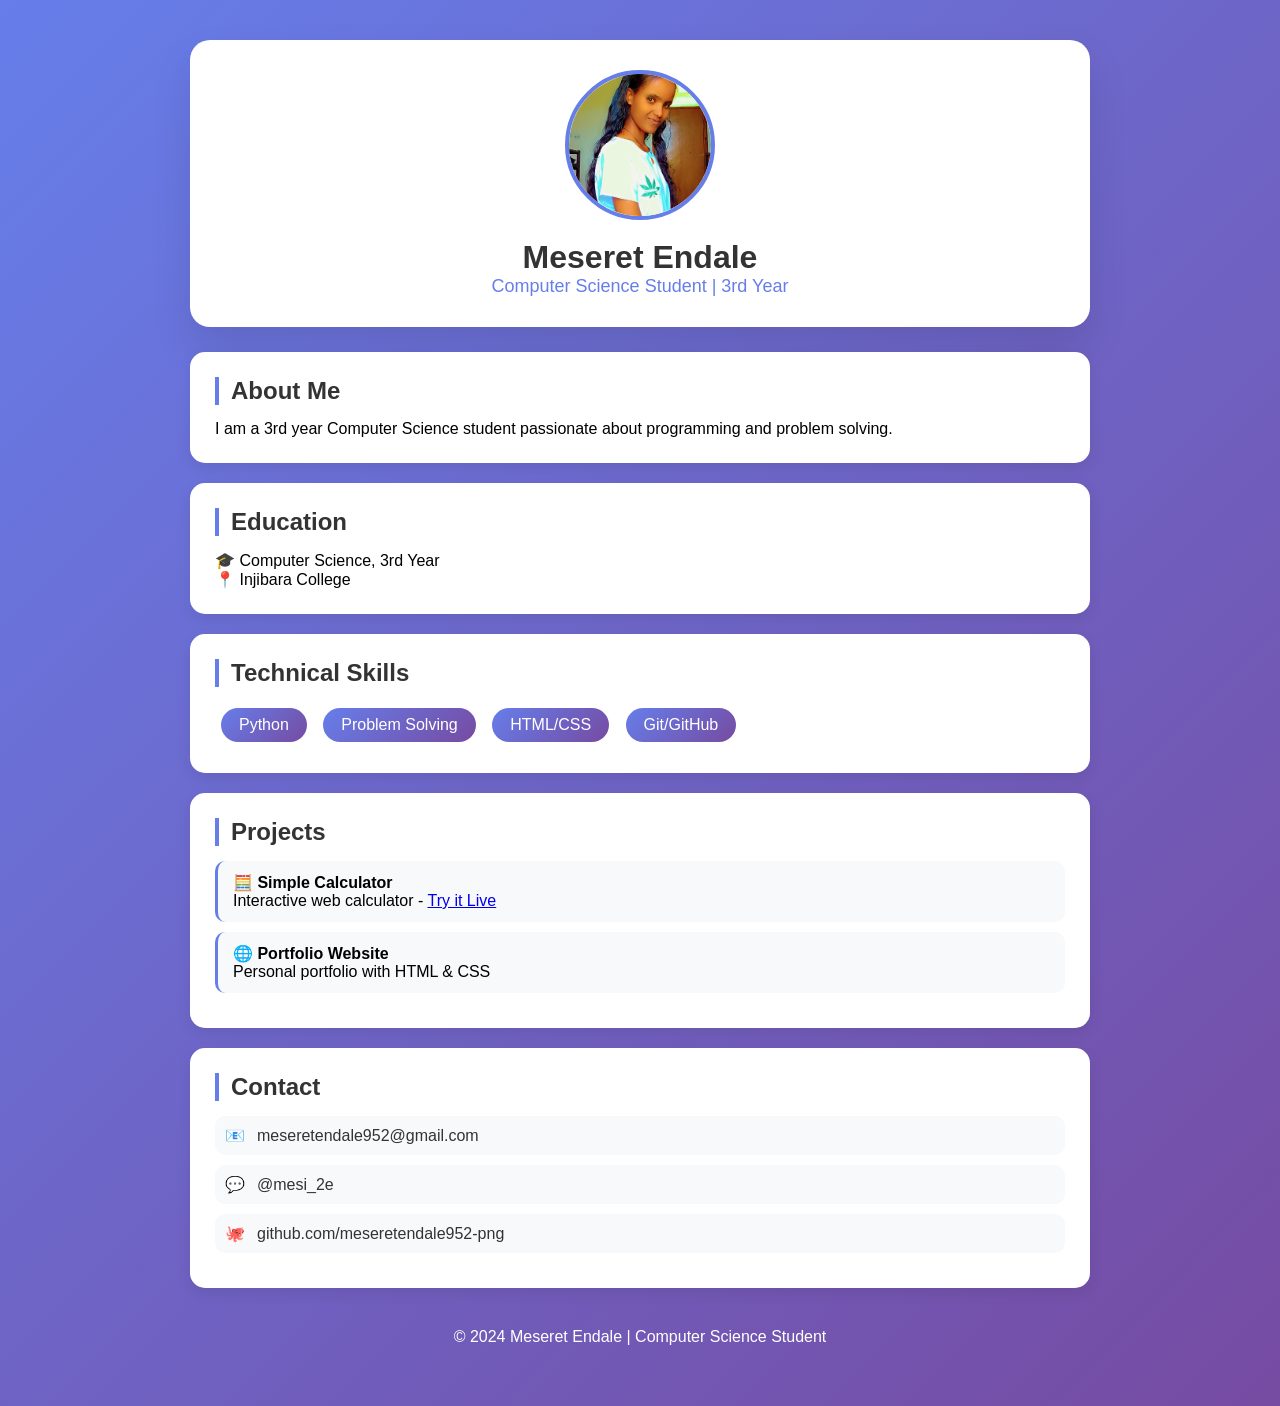
==== index.html @ 1732bc0d "Update index.html" ====
<!DOCTYPE html>
<html>
<head>
    <title>Meseret - CS Portfolio</title>
    <meta name="viewport" content="width=device-width, initial-scale=1">
    <style>
        * {
            margin: 0;
            padding: 0;
            box-sizing: border-box;
        }
        body {
            font-family: 'Segoe UI', Tahoma, Geneva, Verdana, sans-serif;
            background: linear-gradient(135deg, #667eea 0%, #764ba2 100%);
            padding: 40px 20px;
        }
        .container {
            max-width: 900px;
            margin: 0 auto;
        }
        .profile-card {
            background: white;
            border-radius: 20px;
            padding: 30px;
            text-align: center;
            margin-bottom: 25px;
            box-shadow: 0 20px 40px rgba(0,0,0,0.1);
        }
        .profile-img {
            width: 150px;
            height: 150px;
            border-radius: 50%;
            object-fit: cover;
            border: 4px solid #667eea;
        }
        h1 {
            color: #333;
            margin-top: 15px;
        }
        .title {
            color: #667eea;
            font-size: 18px;
        }
        .card {
            background: white;
            border-radius: 15px;
            padding: 25px;
            margin-bottom: 20px;
            box-shadow: 0 5px 15px rgba(0,0,0,0.08);
        }
        h2 {
            color: #333;
            border-left: 4px solid #667eea;
            padding-left: 12px;
            margin-bottom: 15px;
        }
        .skill {
            background: linear-gradient(135deg, #667eea 0%, #764ba2 100%);
            color: white;
            padding: 8px 18px;
            border-radius: 25px;
            display: inline-block;
            margin: 6px;
        }
        .project-item {
            background: #f8f9fa;
            padding: 12px 15px;
            margin: 10px 0;
            border-radius: 10px;
            border-left: 3px solid #667eea;
        }
        .contact-item {
            display: flex;
            align-items: center;
            gap: 12px;
            padding: 10px;
            background: #f8f9fa;
            border-radius: 10px;
            margin: 10px 0;
        }
        .contact-item a {
            color: #333;
            text-decoration: none;
        }
        .contact-item a:hover {
            color: #667eea;
        }
        .footer {
            text-align: center;
            padding: 20px;
            color: white;
        }
        @media (max-width: 600px) {
            .profile-img { width: 120px; height: 120px; }
            h1 { font-size: 24px; }
        }
    </style>
</head>
<body>
    <div class="container">
        <div class="profile-card">
            <img src="profile.jpg" alt="Meseret" class="profile-img">
            <h1>Meseret Endale</h1>
            <div class="title">Computer Science Student | 3rd Year</div>
        </div>

        <div class="card">
            <h2>About Me</h2>
            <p>I am a 3rd year Computer Science student passionate about programming and problem solving.</p>
        </div>

        <div class="card">
            <h2>Education</h2>
            <p>🎓 Computer Science, 3rd Year</p>
            <p>📍 Injibara College</p>
        </div>

        <div class="card">
            <h2>Technical Skills</h2>
            <span class="skill">Python</span>
            <span class="skill">Problem Solving</span>
            <span class="skill">HTML/CSS</span>
            <span class="skill">Git/GitHub</span>
        </div>

        <div class="card">
            <h2>Projects</h2>
            <div class="project-item">
    <strong>🧮 Simple Calculator</strong>
    <div>Interactive web calculator - <a href="calculator.html">Try it Live</a></div>
</div>
            <div class="project-item">
                <strong>🌐 Portfolio Website</strong>
                <div>Personal portfolio with HTML & CSS</div>
            </div>
        </div>

        <div class="card">
            <h2>Contact</h2>
            <div class="contact-item">
                <span>📧</span>
                <a href="mailto:meseretendale952@gmail.com">meseretendale952@gmail.com</a>
            </div>
            <div class="contact-item">
                <span>💬</span>
                <a href="https://t.me/mesi_2e">@mesi_2e</a>
            </div>
            <div class="contact-item">
                <span>🐙</span>
                <a href="https://github.com/meseretendale952-png">github.com/meseretendale952-png</a>
            </div>
        </div>

        <div class="footer">
            <p>© 2024 Meseret Endale | Computer Science Student</p>
        </div>
    </div>
</body>
</html>
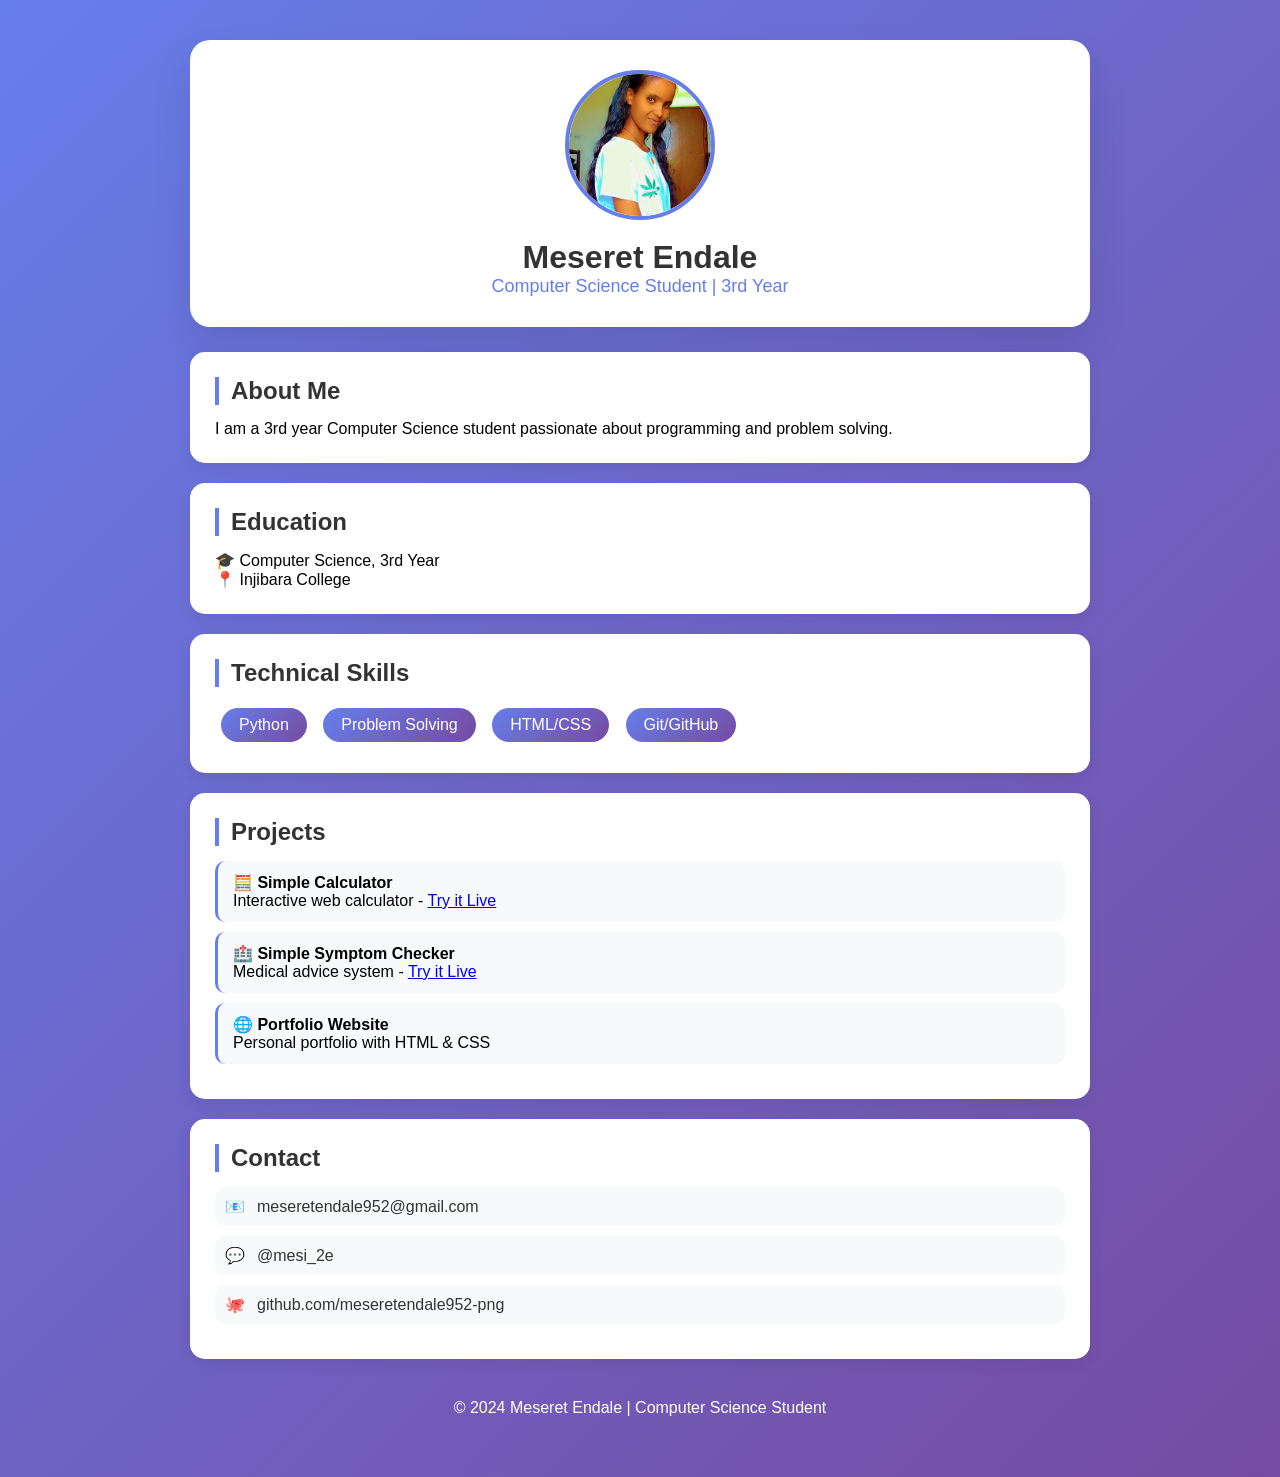
==== commit fc19fa2f: "Update index.html" ====
--- a/index.html
+++ b/index.html
@@ -128,6 +128,9 @@
             <div class="project-item">
     <strong>🧮 Simple Calculator</strong>
     <div>Interactive web calculator - <a href="calculator.html">Try it Live</a></div>
+</div><div class="project-item">
+    <strong>🏥 Simple Symptom Checker</strong>
+    <div>Medical advice system - <a href="symptom-checker.html">Try it Live</a></div>
 </div>
             <div class="project-item">
                 <strong>🌐 Portfolio Website</strong>
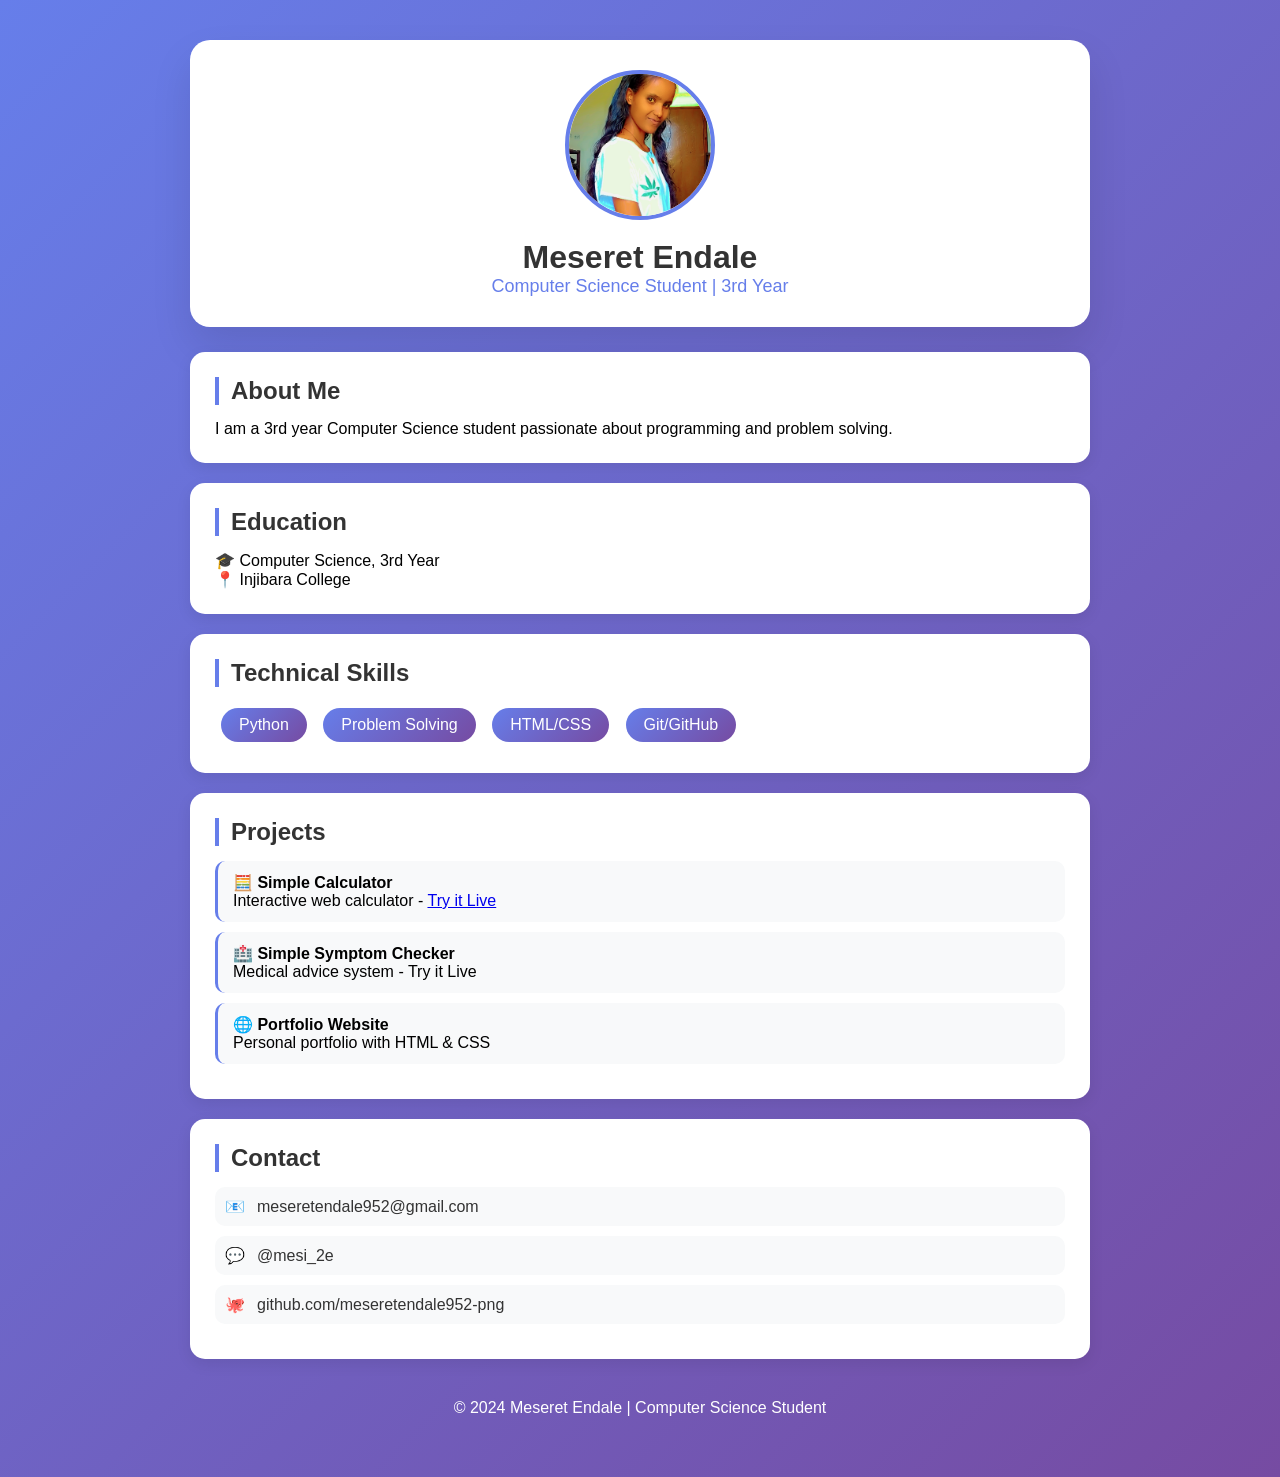
==== commit 3fa4099f: "Update index.html" ====
--- a/index.html
+++ b/index.html
@@ -130,7 +130,7 @@
     <div>Interactive web calculator - <a href="calculator.html">Try it Live</a></div>
 </div><div class="project-item">
     <strong>🏥 Simple Symptom Checker</strong>
-    <div>Medical advice system - <a href="symptom-checker.html">Try it Live</a></div>
+    <div>Medical advice system - <a href"expert. html">Try it Live</a></div>
 </div>
             <div class="project-item">
                 <strong>🌐 Portfolio Website</strong>
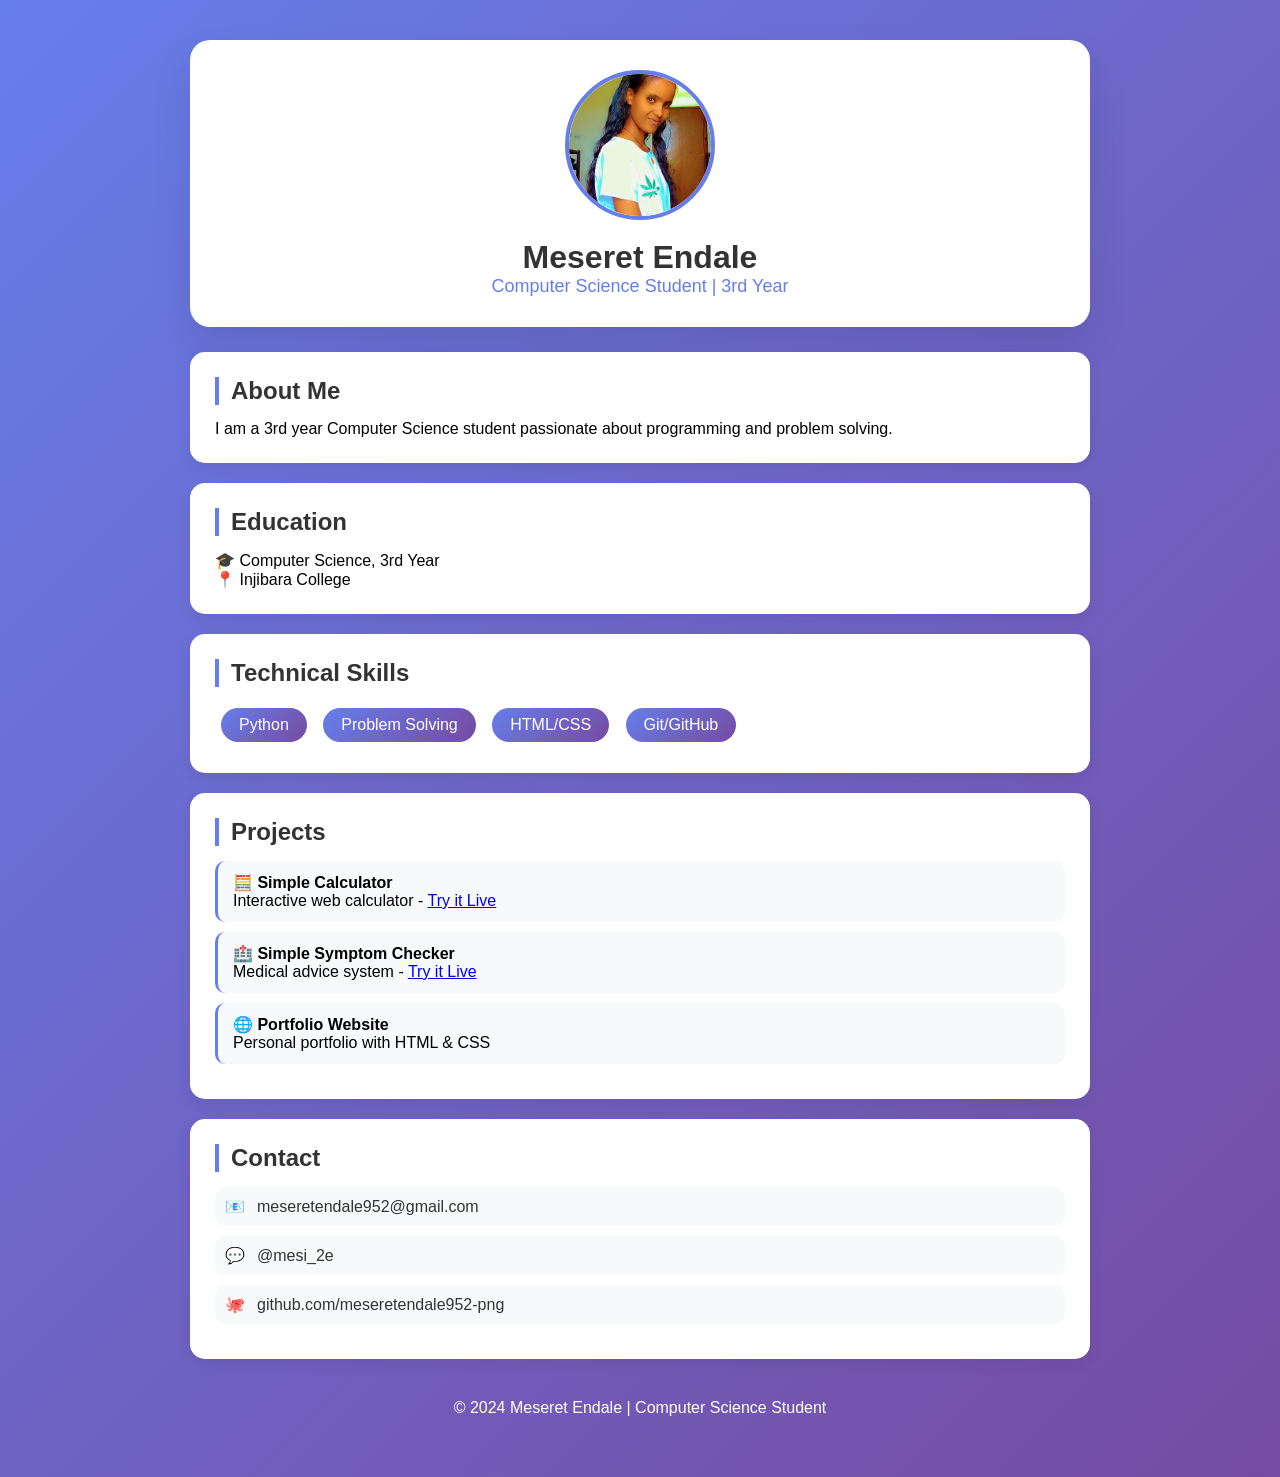
==== commit 3211c37a: "Update index.html" ====
--- a/index.html
+++ b/index.html
@@ -130,7 +130,7 @@
     <div>Interactive web calculator - <a href="calculator.html">Try it Live</a></div>
 </div><div class="project-item">
     <strong>🏥 Simple Symptom Checker</strong>
-    <div>Medical advice system - <a href"expert. html">Try it Live</a></div>
+    <div>Medical advice system - <a href="symptom-checker.html">Try it Live</a></div>
 </div>
             <div class="project-item">
                 <strong>🌐 Portfolio Website</strong>
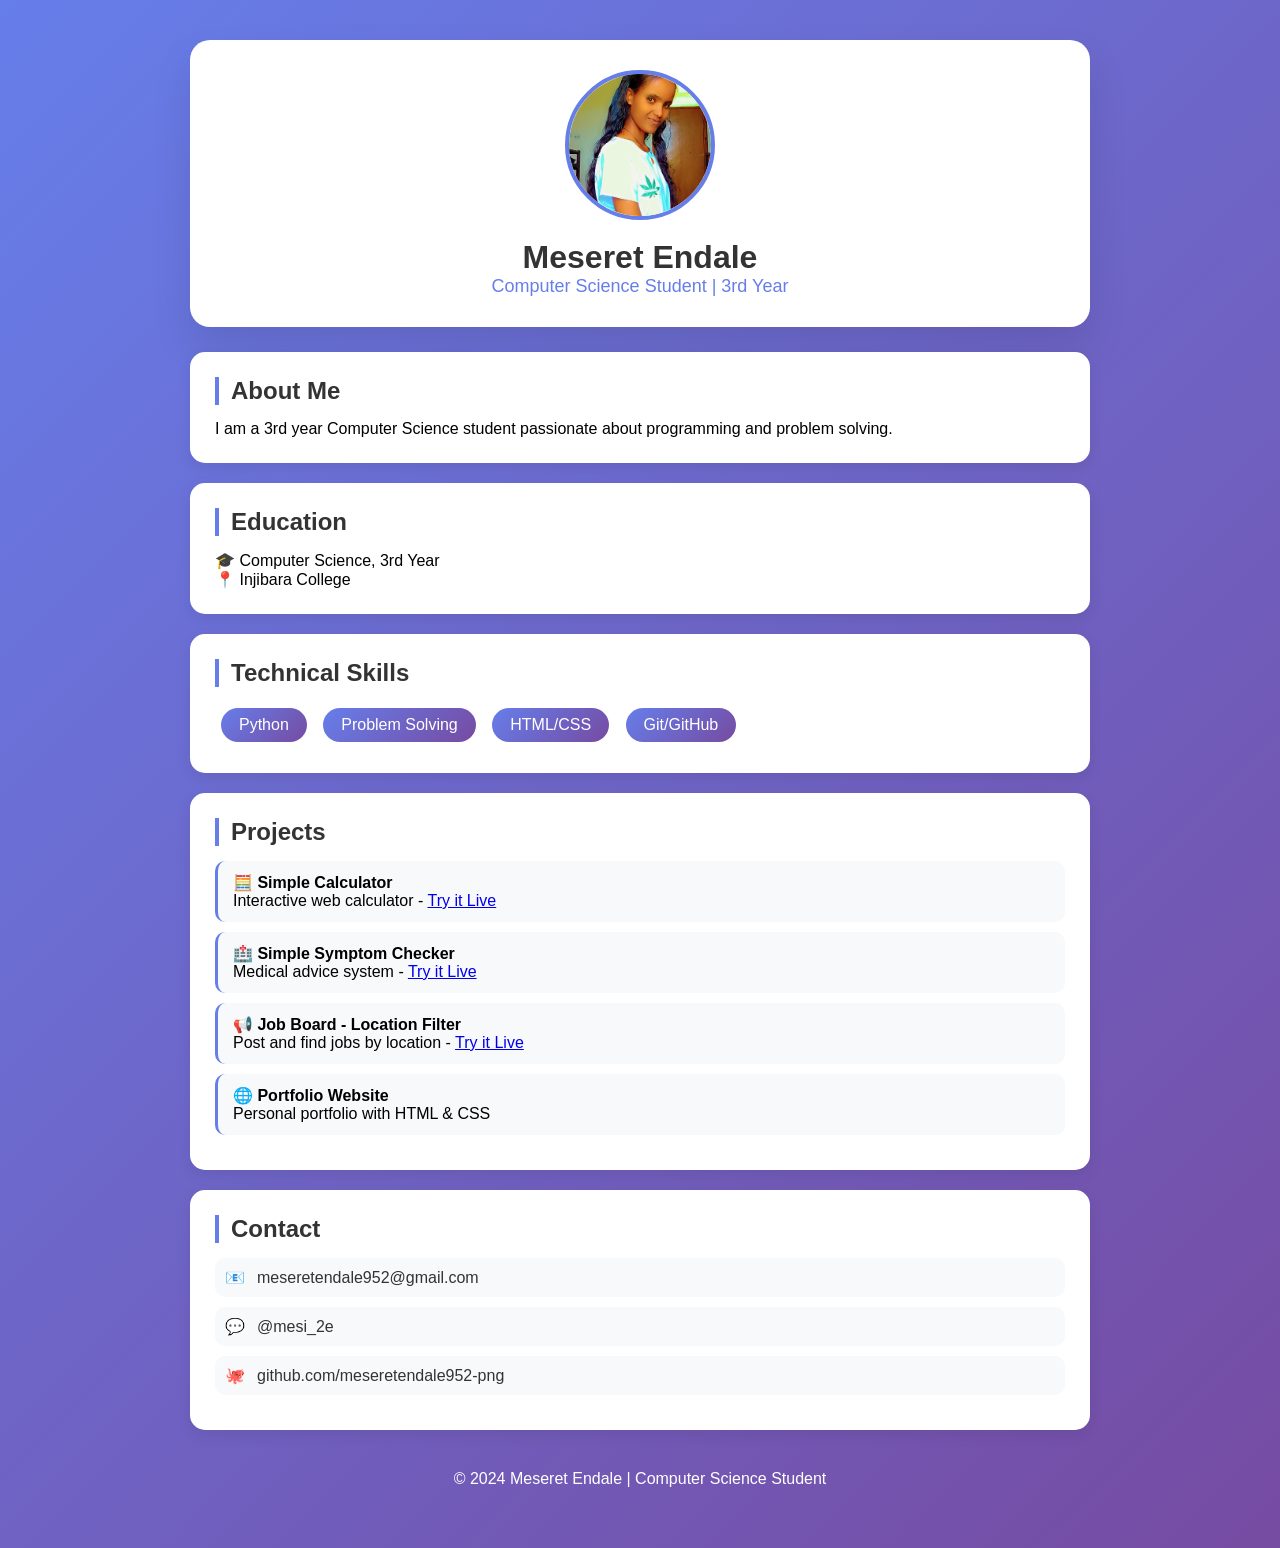
==== commit 9b23f0c1: "Update index.html" ====
--- a/index.html
+++ b/index.html
@@ -131,6 +131,9 @@
 </div><div class="project-item">
     <strong>🏥 Simple Symptom Checker</strong>
     <div>Medical advice system - <a href="symptom-checker.html">Try it Live</a></div>
+</div><div class="project-item">
+    <strong>📢 Job Board - Location Filter</strong>
+    <div>Post and find jobs by location - <a href="jobs-location.html">Try it Live</a></div>
 </div>
             <div class="project-item">
                 <strong>🌐 Portfolio Website</strong>
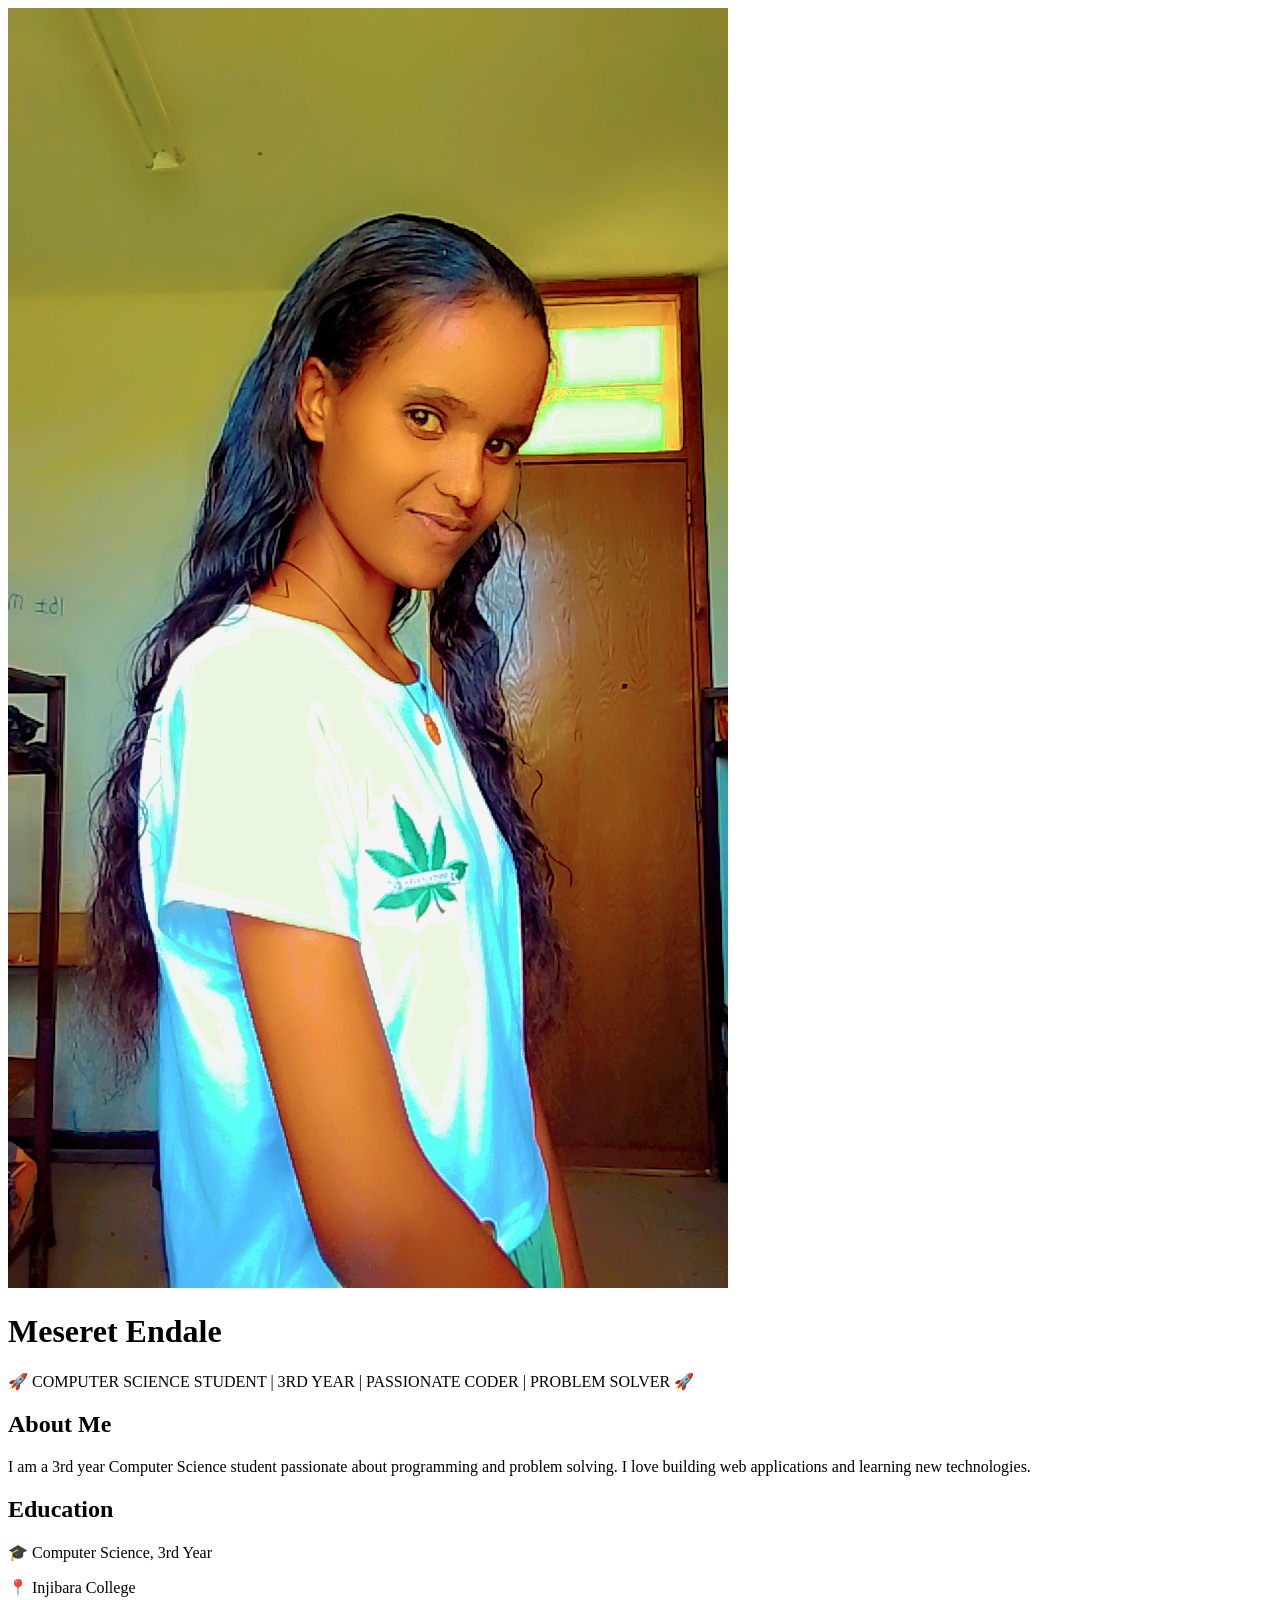
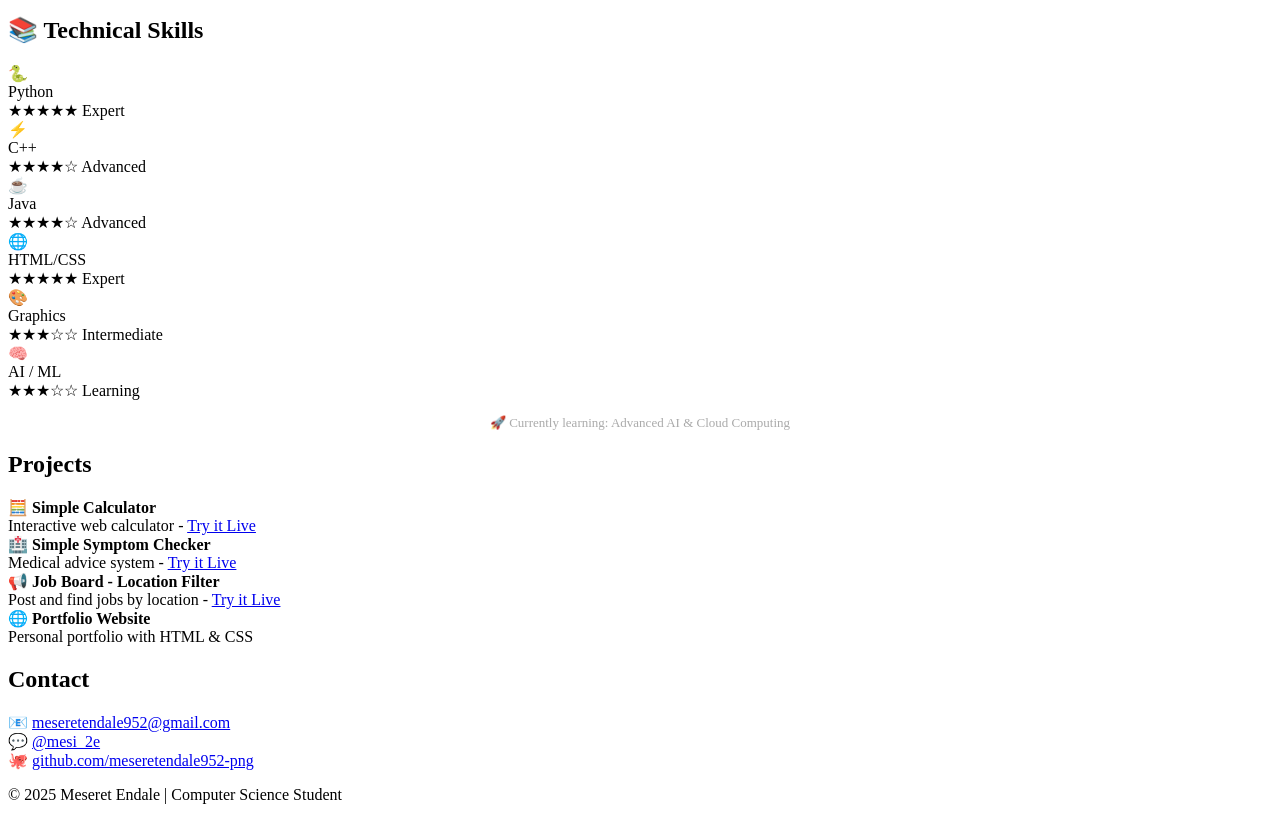
==== commit 4c560103: "Update index.html" ====
--- a/index.html
+++ b/index.html
@@ -1,112 +1,24 @@
 <!DOCTYPE html>
 <html>
 <head>
-    <title>Meseret - CS Portfolio</title>
+    <title>Meseret Endale | CS Portfolio</title>
     <meta name="viewport" content="width=device-width, initial-scale=1">
-    <style>
-        * {
-            margin: 0;
-            padding: 0;
-            box-sizing: border-box;
-        }
-        body {
-            font-family: 'Segoe UI', Tahoma, Geneva, Verdana, sans-serif;
-            background: linear-gradient(135deg, #667eea 0%, #764ba2 100%);
-            padding: 40px 20px;
-        }
-        .container {
-            max-width: 900px;
-            margin: 0 auto;
-        }
-        .profile-card {
-            background: white;
-            border-radius: 20px;
-            padding: 30px;
-            text-align: center;
-            margin-bottom: 25px;
-            box-shadow: 0 20px 40px rgba(0,0,0,0.1);
-        }
-        .profile-img {
-            width: 150px;
-            height: 150px;
-            border-radius: 50%;
-            object-fit: cover;
-            border: 4px solid #667eea;
-        }
-        h1 {
-            color: #333;
-            margin-top: 15px;
-        }
-        .title {
-            color: #667eea;
-            font-size: 18px;
-        }
-        .card {
-            background: white;
-            border-radius: 15px;
-            padding: 25px;
-            margin-bottom: 20px;
-            box-shadow: 0 5px 15px rgba(0,0,0,0.08);
-        }
-        h2 {
-            color: #333;
-            border-left: 4px solid #667eea;
-            padding-left: 12px;
-            margin-bottom: 15px;
-        }
-        .skill {
-            background: linear-gradient(135deg, #667eea 0%, #764ba2 100%);
-            color: white;
-            padding: 8px 18px;
-            border-radius: 25px;
-            display: inline-block;
-            margin: 6px;
-        }
-        .project-item {
-            background: #f8f9fa;
-            padding: 12px 15px;
-            margin: 10px 0;
-            border-radius: 10px;
-            border-left: 3px solid #667eea;
-        }
-        .contact-item {
-            display: flex;
-            align-items: center;
-            gap: 12px;
-            padding: 10px;
-            background: #f8f9fa;
-            border-radius: 10px;
-            margin: 10px 0;
-        }
-        .contact-item a {
-            color: #333;
-            text-decoration: none;
-        }
-        .contact-item a:hover {
-            color: #667eea;
-        }
-        .footer {
-            text-align: center;
-            padding: 20px;
-            color: white;
-        }
-        @media (max-width: 600px) {
-            .profile-img { width: 120px; height: 120px; }
-            h1 { font-size: 24px; }
-        }
-    </style>
+    <link href="https://fonts.googleapis.com/css2?family=Poppins:wght@300;400;500;600;700&display=swap" rel="stylesheet">
+    <link rel="stylesheet" href="style.css">
 </head>
 <body>
     <div class="container">
         <div class="profile-card">
-            <img src="profile.jpg" alt="Meseret" class="profile-img">
+            <img src="profile.jpg" alt="Meseret" class="profile-img" onerror="this.src='https://via.placeholder.com/160'">
             <h1>Meseret Endale</h1>
-            <div class="title">Computer Science Student | 3rd Year</div>
+            <div class="marquee">
+                <span>🚀 COMPUTER SCIENCE STUDENT | 3RD YEAR | PASSIONATE CODER | PROBLEM SOLVER 🚀</span>
+            </div>
         </div>
 
         <div class="card">
             <h2>About Me</h2>
-            <p>I am a 3rd year Computer Science student passionate about programming and problem solving.</p>
+            <p>I am a 3rd year Computer Science student passionate about programming and problem solving. I love building web applications and learning new technologies.</p>
         </div>
 
         <div class="card">
@@ -116,25 +28,69 @@
         </div>
 
         <div class="card">
-            <h2>Technical Skills</h2>
-            <span class="skill">Python</span>
-            <span class="skill">Problem Solving</span>
-            <span class="skill">HTML/CSS</span>
-            <span class="skill">Git/GitHub</span>
+            <h2>📚 Technical Skills</h2>
+            <div class="skills-container">
+                <div class="skill-card">
+                    <span class="skill-icon">🐍</span>
+                    <div class="skill-name">Python</div>
+                    <div class="skill-level">★★★★★ <span>Expert</span></div>
+                    <div class="progress-bar"><div class="progress-fill" style="width: 90%"></div></div>
+                </div>
+                
+                <div class="skill-card">
+                    <span class="skill-icon">⚡</span>
+                    <div class="skill-name">C++</div>
+                    <div class="skill-level">★★★★☆ <span>Advanced</span></div>
+                    <div class="progress-bar"><div class="progress-fill" style="width: 85%"></div></div>
+                </div>
+                
+                <div class="skill-card">
+                    <span class="skill-icon">☕</span>
+                    <div class="skill-name">Java</div>
+                    <div class="skill-level">★★★★☆ <span>Advanced</span></div>
+                    <div class="progress-bar"><div class="progress-fill" style="width: 80%"></div></div>
+                </div>
+                
+                <div class="skill-card">
+                    <span class="skill-icon">🌐</span>
+                    <div class="skill-name">HTML/CSS</div>
+                    <div class="skill-level">★★★★★ <span>Expert</span></div>
+                    <div class="progress-bar"><div class="progress-fill" style="width: 92%"></div></div>
+                </div>
+                
+                <div class="skill-card">
+                    <span class="skill-icon">🎨</span>
+                    <div class="skill-name">Graphics</div>
+                    <div class="skill-level">★★★☆☆ <span>Intermediate</span></div>
+                    <div class="progress-bar"><div class="progress-fill" style="width: 65%"></div></div>
+                </div>
+                
+                <div class="skill-card">
+                    <span class="skill-icon">🧠</span>
+                    <div class="skill-name">AI / ML</div>
+                    <div class="skill-level">★★★☆☆ <span>Learning</span></div>
+                    <div class="progress-bar"><div class="progress-fill" style="width: 60%"></div></div>
+                </div>
+            </div>
+            <div style="margin-top: 15px; text-align: center; color: #aaa; font-size: 13px;">
+                🚀 Currently learning: Advanced AI & Cloud Computing
+            </div>
         </div>
 
         <div class="card">
             <h2>Projects</h2>
             <div class="project-item">
-    <strong>🧮 Simple Calculator</strong>
-    <div>Interactive web calculator - <a href="calculator.html">Try it Live</a></div>
-</div><div class="project-item">
-    <strong>🏥 Simple Symptom Checker</strong>
-    <div>Medical advice system - <a href="symptom-checker.html">Try it Live</a></div>
-</div><div class="project-item">
-    <strong>📢 Job Board - Location Filter</strong>
-    <div>Post and find jobs by location - <a href="jobs-location.html">Try it Live</a></div>
-</div>
+                <strong>🧮 Simple Calculator</strong>
+                <div>Interactive web calculator - <a href="calculator.html">Try it Live</a></div>
+            </div>
+            <div class="project-item">
+                <strong>🏥 Simple Symptom Checker</strong>
+                <div>Medical advice system - <a href="symptom-checker.html">Try it Live</a></div>
+            </div>
+            <div class="project-item">
+                <strong>📢 Job Board - Location Filter</strong>
+                <div>Post and find jobs by location - <a href="jobs-location.html">Try it Live</a></div>
+            </div>
             <div class="project-item">
                 <strong>🌐 Portfolio Website</strong>
                 <div>Personal portfolio with HTML & CSS</div>
@@ -158,7 +114,7 @@
         </div>
 
         <div class="footer">
-            <p>© 2024 Meseret Endale | Computer Science Student</p>
+            <p>© 2025 Meseret Endale | Computer Science Student</p>
         </div>
     </div>
 </body>
